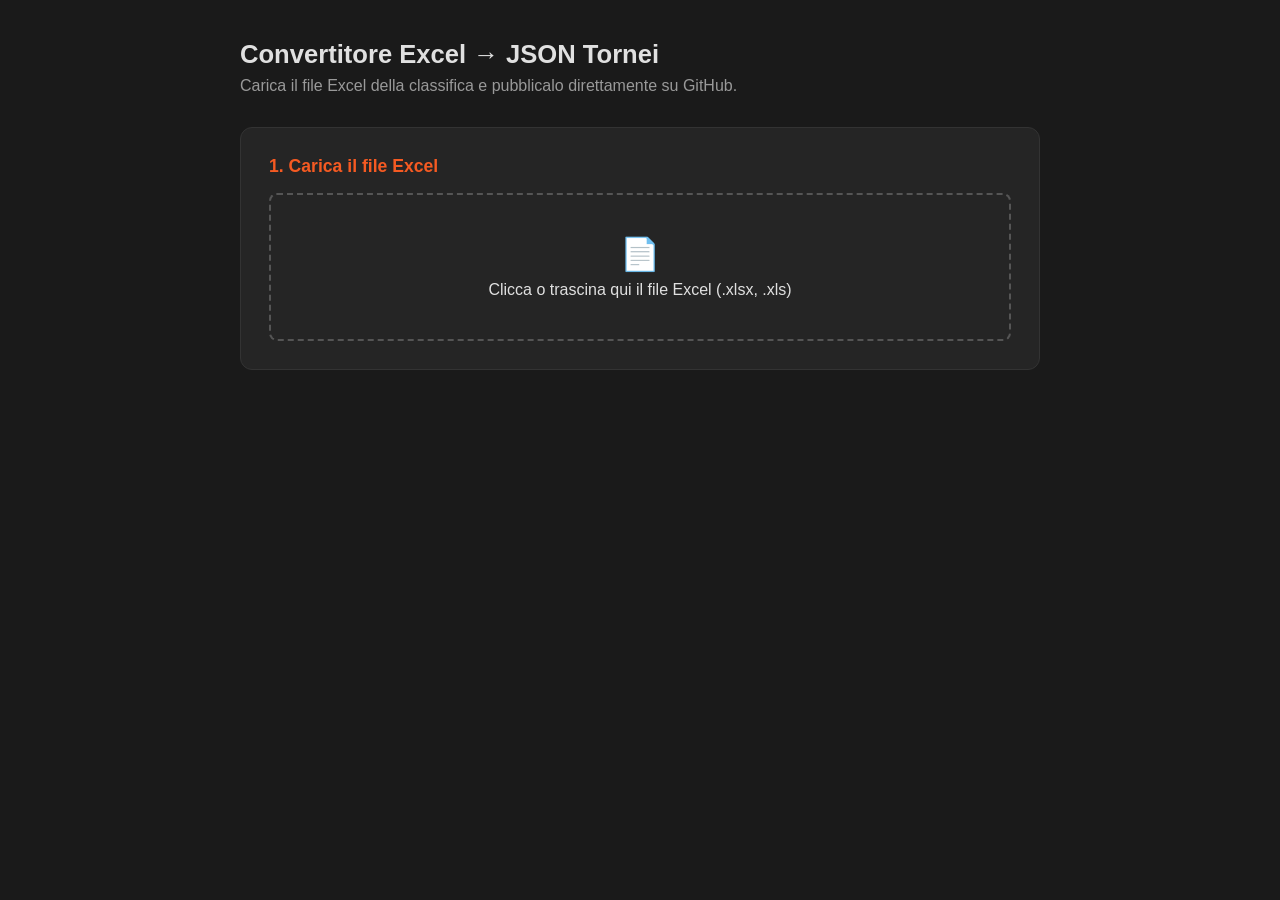
==== convertitore.html @ e365e455 "test convertitore" ====
<!DOCTYPE html>
<html lang="it">
<head>
  <meta charset="UTF-8">
  <meta name="viewport" content="width=device-width, initial-scale=1.0">
  <title>Convertitore Excel → JSON Tornei</title>
  <script src="https://cdn.sheetjs.com/xlsx-0.20.2/package/dist/xlsx.full.min.js"></script>
  <style>
    *, *::before, *::after { margin: 0; padding: 0; box-sizing: border-box; }
    body {
      font-family: -apple-system, BlinkMacSystemFont, "Segoe UI", Roboto, sans-serif;
      background: #1a1a1a; color: #e0e0e0; padding: 40px 20px;
      display: flex; flex-direction: column; align-items: center;
    }
    .container { max-width: 800px; width: 100%; }

    h1 { font-size: 1.6rem; margin-bottom: 8px; }
    p.desc { color: #999; margin-bottom: 32px; }

    .card {
      background: #252525; border-radius: 12px; padding: 28px;
      margin-bottom: 20px; border: 1px solid #333;
    }
    .card h2 { font-size: 1.1rem; margin-bottom: 16px; color: #f55a22; }

    .drop-zone {
      border: 2px dashed #555; border-radius: 8px; padding: 40px;
      text-align: center; cursor: pointer; transition: 0.2s;
    }
    .drop-zone:hover, .drop-zone.dragover {
      border-color: #f55a22; background: rgba(245,90,34,0.05);
    }
    .drop-zone.has-file {
      border-color: #00a1b3; background: rgba(0,161,179,0.05);
    }
    .drop-zone input[type="file"] { display: none; }
    .drop-zone .icon { font-size: 2rem; margin-bottom: 8px; }
    .drop-zone .filename { color: #00a1b3; font-weight: 600; margin-top: 8px; }

    .form-row {
      display: flex; gap: 16px; align-items: end; flex-wrap: wrap;
    }
    .form-group { flex: 1; min-width: 200px; }
    .form-group label {
      display: block; font-size: 0.85rem; color: #999; margin-bottom: 6px;
    }
    .form-group input, .form-group select {
      width: 100%; padding: 10px 12px; background: #1a1a1a; border: 1px solid #444;
      border-radius: 6px; color: #fff; font-size: 0.95rem;
    }
    .form-group input:focus { border-color: #f55a22; outline: none; }

    .col-mapping {
      display: grid; grid-template-columns: 1fr 1fr; gap: 12px; margin-top: 16px;
    }
    .col-mapping select {
      width: 100%; padding: 8px 10px; background: #1a1a1a; border: 1px solid #444;
      border-radius: 6px; color: #fff;
    }

    table.preview {
      width: 100%; border-collapse: collapse; font-size: 0.85rem; margin-top: 12px;
    }
    table.preview th {
      background: #333; padding: 8px 10px; text-align: left; font-weight: 600;
    }
    table.preview td {
      padding: 6px 10px; border-bottom: 1px solid #333;
    }

    .btn {
      padding: 12px 28px; border: none; border-radius: 8px; font-size: 1rem;
      font-weight: 600; cursor: pointer; transition: 0.2s;
      background: #f55a22; color: #fff; margin-top: 12px;
    }
    .btn:hover { background: #d44a12; }
    .btn:disabled { background: #555; cursor: not-allowed; }

    .btn-gh {
      background: #238636; margin-left: 8px;
    }
    .btn-gh:hover { background: #1a6b2b; }
    .btn-gh:disabled { background: #1a4a1a; }

    .output {
      background: #111; border-radius: 8px; padding: 16px;
      font-family: 'Courier New', monospace; font-size: 0.8rem;
      white-space: pre-wrap; word-break: break-all; max-height: 300px;
      overflow: auto; margin-top: 12px;
    }

    .manifest-entry {
      background: #0d1f1a; border: 1px solid #00a1b3; border-radius: 8px;
      padding: 16px; margin-top: 16px;
    }
    .manifest-entry code {
      display: block; background: #111; padding: 12px; border-radius: 6px;
      margin-top: 8px; font-family: 'Courier New', monospace; font-size: 0.85rem;
    }
    .manifest-entry .btn-small {
      margin-top: 8px; padding: 6px 16px; font-size: 0.85rem; border: none;
      border-radius: 6px; cursor: pointer; background: #00a1b3; color: #fff;
    }

    .badge { display: inline-block; padding: 2px 10px; border-radius: 12px; font-size: 0.75rem; font-weight: 600; }
    .badge.ok { background: #00a1b3; color: #fff; }
    .badge.warn { background: #f55a22; color: #fff; }

    .hidden { display: none; }

    .status {
      padding: 12px 16px; border-radius: 8px; margin-top: 12px; font-size: 0.9rem;
    }
    .status.success { background: #0d2e1a; border: 1px solid #238636; color: #7ee787; }
    .status.error { background: #2e0d0d; border: 1px solid #da3633; color: #ff7b72; }
    .status.loading { background: #1a1d2e; border: 1px solid #444; color: #999; }

    .gh-field { margin-bottom: 12px; }
    .gh-field label { display: block; font-size: 0.85rem; color: #999; margin-bottom: 4px; }
    .gh-row { display: flex; gap: 12px; align-items: end; }
    .gh-row .form-group { min-width: 140px; }
  </style>
</head>
<body>
  <div class="container">
    <h1>Convertitore Excel → JSON Tornei</h1>
    <p class="desc">Carica il file Excel della classifica e pubblicalo direttamente su GitHub.</p>

    <div class="card">
      <h2>1. Carica il file Excel</h2>
      <div class="drop-zone" id="dropZone">
        <div class="icon">📄</div>
        <p>Clicca o trascina qui il file Excel (.xlsx, .xls)</p>
        <input type="file" id="fileInput" accept=".xlsx,.xls">
        <div class="filename hidden" id="fileName"></div>
      </div>
    </div>

    <div class="card hidden" id="configCard">
      <h2>2. Configurazione</h2>
      <div class="form-row">
        <div class="form-group">
          <label>Data del torneo</label>
          <input type="date" id="torneoDate">
        </div>
        <div class="form-group">
          <label>Foglio Excel</label>
          <select id="sheetSelect"></select>
        </div>
      </div>
      <div class="form-group" style="margin-top:12px">
        <label>Corrispondenza colonne</label>
        <div class="col-mapping" id="colMapping"></div>
      </div>
    </div>

    <div class="card hidden" id="previewCard">
      <h2>3. Anteprima dati</h2>
      <div id="stats"></div>
      <div style="overflow-x:auto"><table class="preview" id="previewTable"></table></div>
    </div>

    <div class="card hidden" id="outputCard">
      <h2>4. JSON generato</h2>
      <div class="output" id="jsonOutput"></div>

      <div style="display:flex;gap:8px;flex-wrap:wrap">
        <button class="btn" id="downloadBtn">Scarica JSON</button>
        <button class="btn btn-gh hidden" id="publishBtn">Pubblica su GitHub</button>
      </div>

      <div class="manifest-entry">
        <strong>Riga da aggiungere a <code>manifest.json</code>:</strong>
        <code id="manifestEntry"></code>
        <button class="btn-small" id="copyManifestBtn">Copia</button>
      </div>
    </div>

    <div class="card hidden" id="githubCard">
      <h2>🔄 Pubblica su GitHub</h2>
      <p style="color:#999;margin-bottom:16px;font-size:0.9rem">
        Il file JSON verrà caricato e <code>manifest.json</code> aggiornato automaticamente.
      </p>

      <div class="gh-row">
        <div class="form-group">
          <label>Owner</label>
          <input type="text" id="ghOwner" value="moobley" placeholder="moobley">
        </div>
        <div class="form-group">
          <label>Repo</label>
          <input type="text" id="ghRepo" value="afuerapadel_FE" placeholder="afuerapadel_FE">
        </div>
        <div class="form-group" style="flex:2">
          <label>Token GitHub <a href="https://github.com/settings/tokens?type=beta" target="_blank" style="color:#00a1b3;font-size:0.8rem">(crealo qui)</a></label>
          <input type="password" id="ghToken" placeholder="github_pat_..." autocomplete="off">
        </div>
      </div>

      <div id="ghStatus"></div>
    </div>
  </div>

  <script>
    const COLUMNS = ['POSIZIONE', 'Giocatore 1', 'Giocatore 2', 'Punteggio assegnato'];
    let workbook = null;
    let parsedData = null;
    let columnMap = {};
    let torneoDate = '';
    let generatedJson = '';
    let generatedFileName = '';

    const dropZone = document.getElementById('dropZone');
    const fileInput = document.getElementById('fileInput');
    const fileName = document.getElementById('fileName');
    const configCard = document.getElementById('configCard');
    const sheetSelect = document.getElementById('sheetSelect');
    const colMapping = document.getElementById('colMapping');
    const previewCard = document.getElementById('previewCard');
    const previewTable = document.getElementById('previewTable');
    const stats = document.getElementById('stats');
    const outputCard = document.getElementById('outputCard');
    const jsonOutput = document.getElementById('jsonOutput');
    const downloadBtn = document.getElementById('downloadBtn');
    const publishBtn = document.getElementById('publishBtn');
    const torneoDateInput = document.getElementById('torneoDate');
    const manifestEntry = document.getElementById('manifestEntry');
    const copyManifestBtn = document.getElementById('copyManifestBtn');
    const githubCard = document.getElementById('githubCard');
    const ghOwner = document.getElementById('ghOwner');
    const ghRepo = document.getElementById('ghRepo');
    const ghToken = document.getElementById('ghToken');
    const ghStatus = document.getElementById('ghStatus');

    dropZone.addEventListener('click', () => fileInput.click());
    dropZone.addEventListener('dragover', (e) => { e.preventDefault(); dropZone.classList.add('dragover'); });
    dropZone.addEventListener('dragleave', () => dropZone.classList.remove('dragover'));
    dropZone.addEventListener('drop', (e) => {
      e.preventDefault(); dropZone.classList.remove('dragover');
      if (e.dataTransfer.files.length) handleFile(e.dataTransfer.files[0]);
    });
    fileInput.addEventListener('change', () => {
      if (fileInput.files.length) handleFile(fileInput.files[0]);
    });

    function handleFile(file) {
      if (!file.name.match(/\.xlsx?$/i)) {
        alert('Il file deve essere .xlsx o .xls');
        return;
      }
      fileName.textContent = '📄 ' + file.name;
      fileName.classList.remove('hidden');
      dropZone.classList.add('has-file');

      const reader = new FileReader();
      reader.onload = (e) => {
        try {
          workbook = XLSX.read(e.target.result, { type: 'array' });
          populateSheets();
          configCard.classList.remove('hidden');
          previewCard.classList.add('hidden');
          outputCard.classList.add('hidden');
          githubCard.classList.add('hidden');
        } catch (err) {
          alert('Errore nella lettura del file: ' + err.message);
        }
      };
      reader.readAsArrayBuffer(file);
    }

    function populateSheets() {
      sheetSelect.innerHTML = workbook.SheetNames.map(n => `<option value="${n}">${n}</option>`).join('');
      sheetSelect.onchange = () => parseSheet();
      parseSheet();
    }

    function parseSheet() {
      const name = sheetSelect.value;
      const sheet = workbook.Sheets[name];
      const data = XLSX.utils.sheet_to_json(sheet, { defval: '' });
      if (!data.length) {
        alert('Il foglio selezionato è vuoto.');
        return;
      }

      const headers = Object.keys(data[0]);
      columnMap = {};

      headers.forEach(h => {
        const hc = h.trim().toLowerCase();
        let match = null;
        if (hc.includes('posiz') || hc === 'posizione') match = 'POSIZIONE';
        else if (hc === 'giocatore 1' || hc === 'giocatore1' || hc === 'giocatore_1' || hc.match(/^giocatore\s*1$/i)) match = 'Giocatore 1';
        else if (hc === 'giocatore 2' || hc === 'giocatore2' || hc === 'giocatore_2' || hc.match(/^giocatore\s*2$/i)) match = 'Giocatore 2';
        else if (hc.includes('puntegg') || hc === 'punteggio' || hc.includes('punti')) match = 'Punteggio assegnato';
        if (match) columnMap[match] = h;
      });

      colMapping.innerHTML = COLUMNS.map(col => {
        const auto = columnMap[col] || '';
        return `<div>
          <label>${col}</label>
          <select id="map_${col}" data-col="${col}">
            <option value="">— seleziona —</option>
            ${headers.map(h => `<option value="${h}" ${h === auto ? 'selected' : ''}>${h}</option>`).join('')}
          </select>
        </div>`;
      }).join('');

      colMapping.querySelectorAll('select').forEach(sel => {
        sel.onchange = () => {
          columnMap[sel.dataset.col] = sel.value || null;
          updatePreview(data);
        };
      });

      updatePreview(data);
    }

    function updatePreview(data) {
      const cols = COLUMNS.map(c => ({ name: c, src: columnMap[c] }));
      const visibleCols = cols.filter(c => c.src);
      const hasAll = visibleCols.length === 4;

      const rows = data.slice(0, 10);
      previewTable.innerHTML = `
        <thead><tr>${visibleCols.map(c => `<th>${c.name}</th>`).join('')}</tr></thead>
        <tbody>${rows.map(r => `<tr>${visibleCols.map(c => `<td>${r[c.src] ?? ''}</td>`).join('')}</tr>`).join('')}</tbody>
      `;

      stats.innerHTML = `
        <p style="margin-bottom:8px">
          <span class="badge ${hasAll ? 'ok' : 'warn'}">${hasAll ? 'Tutte le colonne mappate' : 'Mancano: ' + COLUMNS.filter(c => !columnMap[c]).join(', ')}</span>
          &nbsp;·&nbsp; ${data.length} righe trovate
        </p>
      `;

      previewCard.classList.remove('hidden');
      outputCard.classList.add('hidden');
      githubCard.classList.add('hidden');
      parsedData = data;
    }

    torneoDateInput.addEventListener('change', () => {
      torneoDate = torneoDateInput.value;
      if (parsedData && COLUMNS.every(c => columnMap[c])) generateJson();
    });

    document.addEventListener('change', () => {
      if (torneoDate && parsedData && COLUMNS.every(c => columnMap[c])) generateJson();
    });

    function generateJson() {
      const data = parsedData;
      const rows = data.map(r => {
        const row = {};
        COLUMNS.forEach(col => {
          let val = r[columnMap[col]];
          if (col === 'Punteggio assegnato') val = Number(val) || 0;
          else val = String(val).trim().toUpperCase();
          row[col] = val;
        });
        return row;
      });

      generatedJson = JSON.stringify({ "TABELLONE FINALE": rows }, null, 2);
      jsonOutput.textContent = generatedJson;

      const dateStr = torneoDate.replace(/-/g, '_');
      generatedFileName = `RISULTATO_TORNEO_${dateStr}.json`;
      const dateIso = torneoDate;

      manifestEntry.innerHTML = `{ "file": "${generatedFileName}", "date": "${dateIso}" }`;

      downloadBtn.onclick = () => {
        const blob = new Blob([generatedJson], { type: 'application/json' });
        const url = URL.createObjectURL(blob);
        const a = document.createElement('a');
        a.href = url; a.download = generatedFileName; a.click();
        URL.revokeObjectURL(url);
      };

      outputCard.classList.remove('hidden');
      publishBtn.classList.remove('hidden');
      githubCard.classList.remove('hidden');
    }

    copyManifestBtn.addEventListener('click', () => {
      const text = manifestEntry.textContent.trim();
      navigator.clipboard.writeText(text).then(() => {
        copyManifestBtn.textContent = 'Copiato!';
        setTimeout(() => { copyManifestBtn.textContent = 'Copia'; }, 2000);
      });
    });

    publishBtn.addEventListener('click', publishToGitHub);

    async function publishToGitHub() {
      const owner = ghOwner.value.trim() || 'moobley';
      const repo = ghRepo.value.trim() || 'afuerapadel_FE';
      const token = ghToken.value.trim();

      if (!token) {
        setStatus('error', 'Inserisci il token GitHub.');
        return;
      }

      setStatus('loading', 'Caricamento in corso...');

      try {
        const dateStr = torneoDate.replace(/-/g, '_');
        const fileName = `RISULTATO_TORNEO_${dateStr}.json`;
        const filePath = `assets/tornei_json/${fileName}`;
        const content = btoa(unescape(encodeURIComponent(generatedJson)));

        const headers = {
          'Authorization': `Bearer ${token}`,
          'Accept': 'application/vnd.github.v3+json',
          'Content-Type': 'application/json',
        };

        setStatus('loading', `Creazione di ${fileName}...`);

        const createRes = await fetch(`https://api.github.com/repos/${owner}/${repo}/contents/${filePath}`, {
          method: 'PUT',
          headers,
          body: JSON.stringify({
            message: `Aggiunto torneo del ${torneoDate}`,
            content,
            branch: 'main',
          }),
        });

        if (!createRes.ok) {
          const err = await createRes.json();
          throw new Error(err.message || `Errore ${createRes.status}`);
        }

        setStatus('loading', 'Aggiornamento di manifest.json...');

        const manifestPath = 'assets/tornei_json/manifest.json';
        const getManifestRes = await fetch(`https://api.github.com/repos/${owner}/${repo}/contents/${manifestPath}`, {
          headers,
        });

        if (!getManifestRes.ok) {
          throw new Error('Impossibile leggere manifest.json');
        }

        const manifestData = await getManifestRes.json();
        const currentContent = decodeURIComponent(escape(atob(manifestData.content)));
        let manifest = JSON.parse(currentContent);

        manifest = manifest.filter(e => e.file !== fileName);
        manifest.push({ file: fileName, date: torneoDate });
        manifest.sort((a, b) => b.date.localeCompare(a.date));

        const updatedContent = btoa(unescape(encodeURIComponent(JSON.stringify(manifest, null, 2) + '\n')));

        const updateRes = await fetch(`https://api.github.com/repos/${owner}/${repo}/contents/${manifestPath}`, {
          method: 'PUT',
          headers,
          body: JSON.stringify({
            message: `Aggiunto torneo del ${torneoDate} al manifest`,
            content: updatedContent,
            sha: manifestData.sha,
            branch: 'main',
          }),
        });

        if (!updateRes.ok) {
          const err = await updateRes.json();
          throw new Error(err.message || `Errore ${updateRes.status}`);
        }

        setStatus('success', `Pubblicato! 🎉\n\n${fileName} creato e manifest.json aggiornato.\nIl sito verrà aggiornato tra circa 1-2 minuti su GitHub Pages.`);

      } catch (err) {
        setStatus('error', `Errore: ${err.message}`);
      }
    }

    function setStatus(type, msg) {
      ghStatus.className = `status ${type}`;
      ghStatus.textContent = msg;
      ghStatus.classList.remove('hidden');
    }

    const savedToken = localStorage.getItem('gh_token');
    if (savedToken) ghToken.value = savedToken;
    ghToken.addEventListener('input', () => {
      if (ghToken.value) localStorage.setItem('gh_token', ghToken.value);
      else localStorage.removeItem('gh_token');
    });
  </script>
</body>
</html>
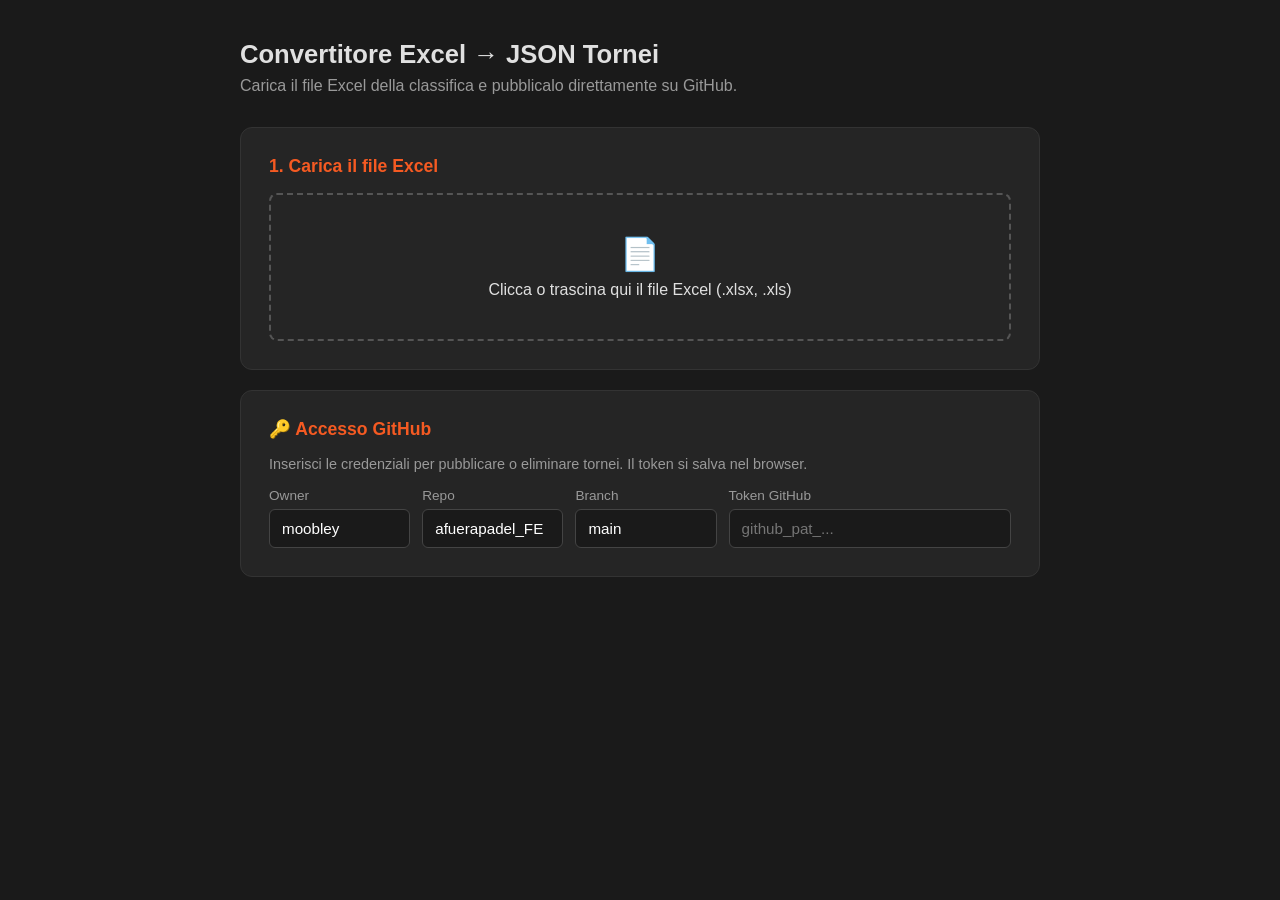
==== commit 08d94556: "sezione rimuovi" ====
--- a/convertitore.html
+++ b/convertitore.html
@@ -114,6 +114,21 @@
     .status.success { background: #0d2e1a; border: 1px solid #238636; color: #7ee787; }
     .status.error { background: #2e0d0d; border: 1px solid #da3633; color: #ff7b72; }
     .status.loading { background: #1a1d2e; border: 1px solid #444; color: #999; }
+
+    .delete-list {
+      list-style: none; margin: 12px 0; display: flex; flex-direction: column; gap: 8px;
+    }
+    .delete-list li {
+      display: flex; justify-content: space-between; align-items: center;
+      padding: 10px 14px; background: #1a1a1a; border-radius: 6px; border: 1px solid #333;
+      font-size: 0.9rem;
+    }
+    .delete-list li .date { color: #00a1b3; font-weight: 600; }
+    .delete-list li .del-btn {
+      background: #da3633; border: none; color: #fff; padding: 6px 14px;
+      border-radius: 6px; cursor: pointer; font-size: 0.85rem;
+    }
+    .delete-list li .del-btn:hover { background: #b62323; }
 
     .gh-field { margin-bottom: 12px; }
     .gh-field label { display: block; font-size: 0.85rem; color: #999; margin-bottom: 4px; }
@@ -176,27 +191,48 @@
       </div>
     </div>
 
-    <div class="card hidden" id="githubCard">
-      <h2>🔄 Pubblica su GitHub</h2>
+    <div class="card" id="githubCard">
+      <h2>🔑 Accesso GitHub</h2>
       <p style="color:#999;margin-bottom:16px;font-size:0.9rem">
-        Il file JSON verrà caricato e <code>manifest.json</code> aggiornato automaticamente.
+        Inserisci le credenziali per pubblicare o eliminare tornei. Il token si salva nel browser.
       </p>
-
       <div class="gh-row">
         <div class="form-group">
           <label>Owner</label>
-          <input type="text" id="ghOwner" value="moobley" placeholder="moobley">
+          <input type="text" id="ghOwner" value="moobley">
         </div>
         <div class="form-group">
           <label>Repo</label>
-          <input type="text" id="ghRepo" value="afuerapadel_FE" placeholder="afuerapadel_FE">
+          <input type="text" id="ghRepo" value="afuerapadel_FE">
+        </div>
+        <div class="form-group">
+          <label>Branch</label>
+          <input type="text" id="ghBranch" value="main">
         </div>
         <div class="form-group" style="flex:2">
-          <label>Token GitHub <a href="https://github.com/settings/tokens?type=beta" target="_blank" style="color:#00a1b3;font-size:0.8rem">(crealo qui)</a></label>
+          <label>Token GitHub</label>
           <input type="password" id="ghToken" placeholder="github_pat_..." autocomplete="off">
         </div>
       </div>
-
+    </div>
+
+    <div class="card hidden" id="deleteCard">
+      <h2>🗑️ Rimuovi un torneo</h2>
+      <p style="color:#999;margin-bottom:16px;font-size:0.9rem">
+        Seleziona un torneo dall'elenco per eliminarlo dal sito.
+      </p>
+      <div class="form-group">
+        <label>Torneo da rimuovere</label>
+        <select id="deleteSelect" style="margin-bottom:12px">
+          <option value="">— carica l'elenco —</option>
+        </select>
+      </div>
+      <button class="btn" id="loadDeleteBtn" style="margin-right:8px;background:#555">Carica elenco</button>
+      <button class="btn" id="deleteBtn" style="background:#da3633" disabled>Rimuovi</button>
+      <div id="deleteStatus"></div>
+    </div>
+
+    <div class="card hidden" id="publishCard">
       <div id="ghStatus"></div>
     </div>
   </div>
@@ -227,10 +263,17 @@
     const manifestEntry = document.getElementById('manifestEntry');
     const copyManifestBtn = document.getElementById('copyManifestBtn');
     const githubCard = document.getElementById('githubCard');
+    const publishCard = document.getElementById('publishCard');
     const ghOwner = document.getElementById('ghOwner');
     const ghRepo = document.getElementById('ghRepo');
+    const ghBranch = document.getElementById('ghBranch');
     const ghToken = document.getElementById('ghToken');
     const ghStatus = document.getElementById('ghStatus');
+    const deleteCard = document.getElementById('deleteCard');
+    const deleteSelect = document.getElementById('deleteSelect');
+    const deleteBtn = document.getElementById('deleteBtn');
+    const loadDeleteBtn = document.getElementById('loadDeleteBtn');
+    const deleteStatus = document.getElementById('deleteStatus');
 
     dropZone.addEventListener('click', () => fileInput.click());
     dropZone.addEventListener('dragover', (e) => { e.preventDefault(); dropZone.classList.add('dragover'); });
@@ -260,7 +303,7 @@
           configCard.classList.remove('hidden');
           previewCard.classList.add('hidden');
           outputCard.classList.add('hidden');
-          githubCard.classList.add('hidden');
+          publishCard.classList.add('hidden');
         } catch (err) {
           alert('Errore nella lettura del file: ' + err.message);
         }
@@ -337,7 +380,7 @@
 
       previewCard.classList.remove('hidden');
       outputCard.classList.add('hidden');
-      githubCard.classList.add('hidden');
+      publishCard.classList.add('hidden');
       parsedData = data;
     }
 
@@ -382,7 +425,7 @@
 
       outputCard.classList.remove('hidden');
       publishBtn.classList.remove('hidden');
-      githubCard.classList.remove('hidden');
+      publishCard.classList.remove('hidden');
     }
 
     copyManifestBtn.addEventListener('click', () => {
@@ -398,6 +441,7 @@
     async function publishToGitHub() {
       const owner = ghOwner.value.trim() || 'moobley';
       const repo = ghRepo.value.trim() || 'afuerapadel_FE';
+      const branch = ghBranch.value.trim() || 'main';
       const token = ghToken.value.trim();
 
       if (!token) {
@@ -419,29 +463,39 @@
           'Content-Type': 'application/json',
         };
 
-        setStatus('loading', `Creazione di ${fileName}...`);
-
-        const createRes = await fetch(`https://api.github.com/repos/${owner}/${repo}/contents/${filePath}`, {
-          method: 'PUT',
-          headers,
-          body: JSON.stringify({
-            message: `Aggiunto torneo del ${torneoDate}`,
-            content,
-            branch: 'main',
-          }),
+        const apiRoot = `https://api.github.com/repos/${owner}/${repo}`;
+
+        setStatus('loading', `${fileName}: verifico se esiste già...`);
+
+        let fileSha = null;
+        const getRes = await fetch(`${apiRoot}/contents/${filePath}?ref=${branch}`, { headers });
+        if (getRes.ok) {
+          const existing = await getRes.json();
+          fileSha = existing.sha;
+        } else if (getRes.status !== 404) {
+          const err = await getRes.json();
+          throw new Error(`Errore leggendo ${fileName}: ${err.message}`);
+        }
+
+        setStatus('loading', fileSha ? `Aggiornamento di ${fileName}...` : `Creazione di ${fileName}...`);
+
+        const body = { message: `Aggiunto torneo del ${torneoDate}`, content, branch };
+        if (fileSha) body.sha = fileSha;
+
+        const upsertRes = await fetch(`${apiRoot}/contents/${filePath}`, {
+          method: 'PUT', headers,
+          body: JSON.stringify(body),
         });
 
-        if (!createRes.ok) {
-          const err = await createRes.json();
-          throw new Error(err.message || `Errore ${createRes.status}`);
+        if (!upsertRes.ok) {
+          const err = await upsertRes.json();
+          throw new Error(err.message || `Errore ${upsertRes.status}`);
         }
 
         setStatus('loading', 'Aggiornamento di manifest.json...');
 
         const manifestPath = 'assets/tornei_json/manifest.json';
-        const getManifestRes = await fetch(`https://api.github.com/repos/${owner}/${repo}/contents/${manifestPath}`, {
-          headers,
-        });
+        const getManifestRes = await fetch(`${apiRoot}/contents/${manifestPath}?ref=${branch}`, { headers });
 
         if (!getManifestRes.ok) {
           throw new Error('Impossibile leggere manifest.json');
@@ -457,14 +511,13 @@
 
         const updatedContent = btoa(unescape(encodeURIComponent(JSON.stringify(manifest, null, 2) + '\n')));
 
-        const updateRes = await fetch(`https://api.github.com/repos/${owner}/${repo}/contents/${manifestPath}`, {
-          method: 'PUT',
-          headers,
+        const updateRes = await fetch(`${apiRoot}/contents/${manifestPath}`, {
+          method: 'PUT', headers,
           body: JSON.stringify({
             message: `Aggiunto torneo del ${torneoDate} al manifest`,
             content: updatedContent,
             sha: manifestData.sha,
-            branch: 'main',
+            branch,
           }),
         });
 
@@ -473,7 +526,7 @@
           throw new Error(err.message || `Errore ${updateRes.status}`);
         }
 
-        setStatus('success', `Pubblicato! 🎉\n\n${fileName} creato e manifest.json aggiornato.\nIl sito verrà aggiornato tra circa 1-2 minuti su GitHub Pages.`);
+        setStatus('success', `Pubblicato! 🎉\n\n${fileName} salvato e manifest.json aggiornato.\n\nIl sito verrà aggiornato tra circa 1-2 minuti:\nhttps://moobley.github.io/afuerapadel_FE/`);
 
       } catch (err) {
         setStatus('error', `Errore: ${err.message}`);
@@ -492,6 +545,132 @@
       if (ghToken.value) localStorage.setItem('gh_token', ghToken.value);
       else localStorage.removeItem('gh_token');
     });
+
+    ghToken.addEventListener('input', toggleDeleteCard);
+    ghOwner.addEventListener('input', toggleDeleteCard);
+    ghRepo.addEventListener('input', toggleDeleteCard);
+    ghBranch.addEventListener('input', toggleDeleteCard);
+
+    function toggleDeleteCard() {
+      if (ghToken.value.trim()) {
+        deleteCard.classList.remove('hidden');
+      } else {
+        deleteCard.classList.add('hidden');
+      }
+    }
+
+    loadDeleteBtn.addEventListener('click', loadTournamentList);
+
+    async function loadTournamentList() {
+      const owner = ghOwner.value.trim() || 'moobley';
+      const repo = ghRepo.value.trim() || 'afuerapadel_FE';
+      const branch = ghBranch.value.trim() || 'main';
+      const token = ghToken.value.trim();
+
+      if (!token) { setDelStatus('error', 'Inserisci il token GitHub.'); return; }
+
+      setDelStatus('loading', 'Caricamento tornei...');
+
+      try {
+        const headers = {
+          'Authorization': `Bearer ${token}`,
+          'Accept': 'application/vnd.github.v3+json',
+        };
+        const apiRoot = `https://api.github.com/repos/${owner}/${repo}`;
+
+        const res = await fetch(`${apiRoot}/contents/assets/tornei_json/manifest.json?ref=${branch}`, { headers });
+        if (!res.ok) throw new Error('Impossibile leggere manifest.json');
+
+        const data = await res.json();
+        const content = decodeURIComponent(escape(atob(data.content)));
+        const manifest = JSON.parse(content);
+
+        deleteSelect.innerHTML = '<option value="">— seleziona torneo —</option>';
+        manifest.forEach(t => {
+          const label = `${t.date} — ${t.file}`;
+          deleteSelect.innerHTML += `<option value="${t.file}|${t.date}">${label}</option>`;
+        });
+
+        deleteBtn.disabled = false;
+        deleteBtn.onclick = () => deleteTournament(manifest, data.sha);
+        setDelStatus('success', `${manifest.length} tornei trovati.`);
+      } catch (err) {
+        setDelStatus('error', `Errore: ${err.message}`);
+      }
+    }
+
+    async function deleteTournament(manifest, manifestSha) {
+      const val = deleteSelect.value;
+      if (!val) { setDelStatus('error', 'Seleziona un torneo.'); return; }
+
+      const [fileName, dateStr] = val.split('|');
+      const owner = ghOwner.value.trim() || 'moobley';
+      const repo = ghRepo.value.trim() || 'afuerapadel_FE';
+      const branch = ghBranch.value.trim() || 'main';
+      const token = ghToken.value.trim();
+
+      if (!confirm(`Eliminare ${fileName} (${dateStr})?`)) return;
+
+      setDelStatus('loading', `Eliminazione di ${fileName}...`);
+
+      try {
+        const headers = {
+          'Authorization': `Bearer ${token}`,
+          'Accept': 'application/vnd.github.v3+json',
+          'Content-Type': 'application/json',
+        };
+        const apiRoot = `https://api.github.com/repos/${owner}/${repo}`;
+
+        const filePath = `assets/tornei_json/${fileName}`;
+        const getRes = await fetch(`${apiRoot}/contents/${filePath}?ref=${branch}`, { headers });
+        if (!getRes.ok) throw new Error('File torneo non trovato');
+        const fileData = await getRes.json();
+
+        const delRes = await fetch(`${apiRoot}/contents/${filePath}`, {
+          method: 'DELETE', headers,
+          body: JSON.stringify({
+            message: `Rimosso torneo del ${dateStr}`,
+            sha: fileData.sha,
+            branch,
+          }),
+        });
+        if (!delRes.ok) {
+          const err = await delRes.json();
+          throw new Error(err.message || `Errore ${delRes.status}`);
+        }
+
+        setDelStatus('loading', 'Aggiornamento manifest.json...');
+
+        const updatedManifest = manifest.filter(e => e.file !== fileName);
+        const updatedContent = btoa(unescape(encodeURIComponent(JSON.stringify(updatedManifest, null, 2) + '\n')));
+
+        const updateRes = await fetch(`${apiRoot}/contents/assets/tornei_json/manifest.json`, {
+          method: 'PUT', headers,
+          body: JSON.stringify({
+            message: `Rimosso torneo del ${dateStr} dal manifest`,
+            content: updatedContent,
+            sha: manifestSha,
+            branch,
+          }),
+        });
+        if (!updateRes.ok) {
+          const err = await updateRes.json();
+          throw new Error(err.message || `Errore ${updateRes.status}`);
+        }
+
+        setDelStatus('success', `🗑️ ${fileName} rimosso e manifest.json aggiornato.`);
+        loadTournamentList();
+
+      } catch (err) {
+        setDelStatus('error', `Errore: ${err.message}`);
+      }
+    }
+
+    function setDelStatus(type, msg) {
+      deleteStatus.className = `status ${type}`;
+      deleteStatus.textContent = msg;
+      deleteStatus.classList.remove('hidden');
+    }
   </script>
 </body>
 </html>
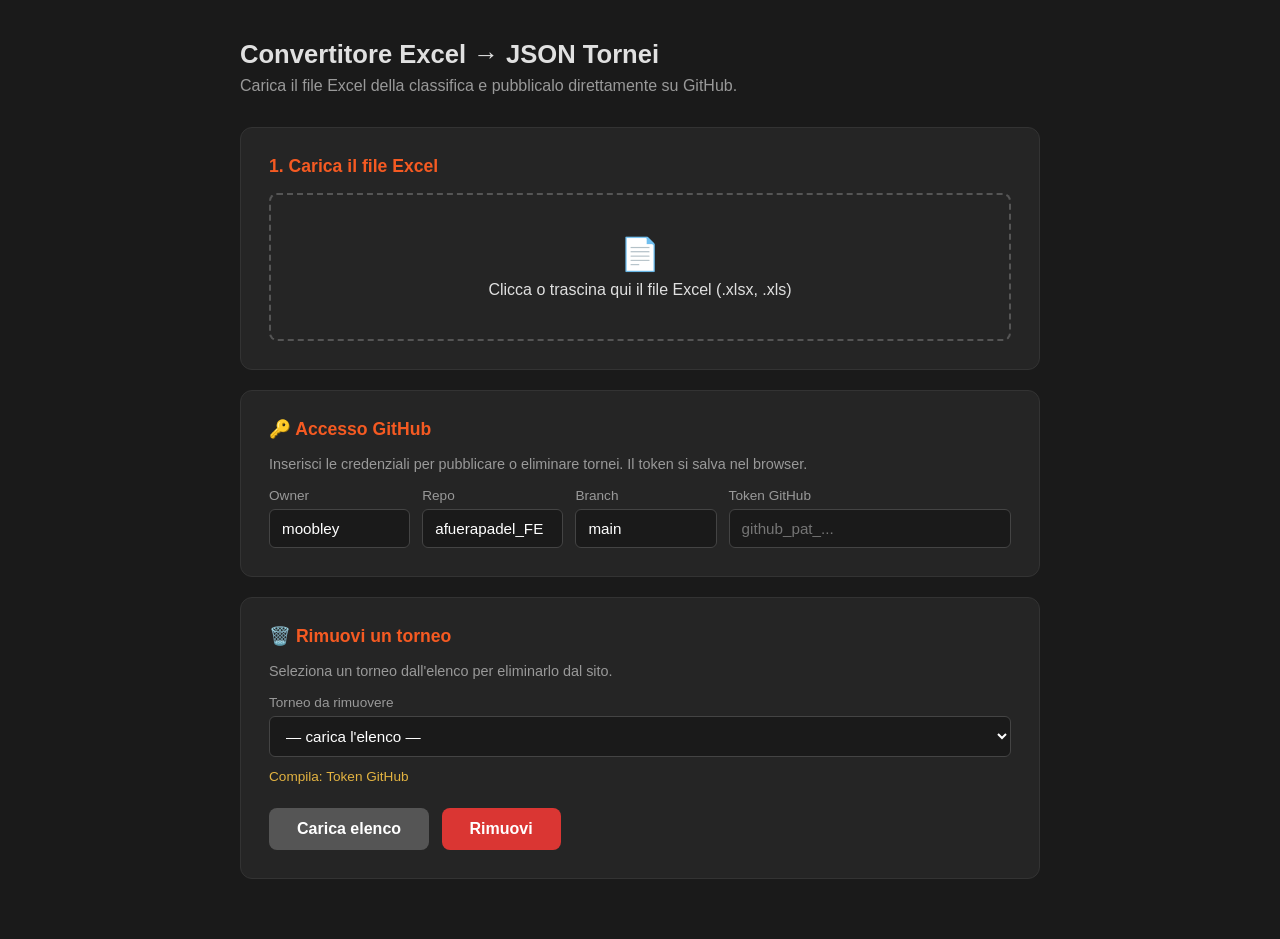
==== commit a8cef484: "modificata eliminazione torneo" ====
--- a/convertitore.html
+++ b/convertitore.html
@@ -216,7 +216,7 @@
       </div>
     </div>
 
-    <div class="card hidden" id="deleteCard">
+    <div class="card" id="deleteCard">
       <h2>🗑️ Rimuovi un torneo</h2>
       <p style="color:#999;margin-bottom:16px;font-size:0.9rem">
         Seleziona un torneo dall'elenco per eliminarlo dal sito.
@@ -227,7 +227,8 @@
           <option value="">— carica l'elenco —</option>
         </select>
       </div>
-      <button class="btn" id="loadDeleteBtn" style="margin-right:8px;background:#555">Carica elenco</button>
+      <p id="deleteHint" style="color:#e3b341;margin-bottom:12px;font-size:0.85rem"></p>
+      <button class="btn" id="loadDeleteBtn" style="margin-right:8px;background:#555" disabled>Carica elenco</button>
       <button class="btn" id="deleteBtn" style="background:#da3633" disabled>Rimuovi</button>
       <div id="deleteStatus"></div>
     </div>
@@ -546,18 +547,20 @@
       else localStorage.removeItem('gh_token');
     });
 
-    ghToken.addEventListener('input', toggleDeleteCard);
-    ghOwner.addEventListener('input', toggleDeleteCard);
-    ghRepo.addEventListener('input', toggleDeleteCard);
-    ghBranch.addEventListener('input', toggleDeleteCard);
-
-    function toggleDeleteCard() {
-      if (ghToken.value.trim()) {
-        deleteCard.classList.remove('hidden');
-      } else {
-        deleteCard.classList.add('hidden');
-      }
-    }
+    const deleteHint = document.getElementById('deleteHint');
+    let tournamentListLoaded = false;
+
+    [ghToken, ghOwner, ghRepo, ghBranch].forEach(el => el.addEventListener('input', updateDeleteControls));
+
+    function updateDeleteControls() {
+      const missing = [['Owner', ghOwner], ['Repo', ghRepo], ['Branch', ghBranch], ['Token GitHub', ghToken]]
+        .filter(([, el]) => !el.value.trim())
+        .map(([name]) => name);
+      deleteHint.textContent = missing.length ? `Compila: ${missing.join(', ')}` : '';
+      loadDeleteBtn.disabled = missing.length > 0;
+      deleteBtn.disabled = missing.length > 0 || !tournamentListLoaded;
+    }
+    updateDeleteControls();
 
     loadDeleteBtn.addEventListener('click', loadTournamentList);
 
@@ -591,7 +594,8 @@
           deleteSelect.innerHTML += `<option value="${t.file}|${t.date}">${label}</option>`;
         });
 
-        deleteBtn.disabled = false;
+        tournamentListLoaded = true;
+        updateDeleteControls();
         deleteBtn.onclick = () => deleteTournament(manifest, data.sha);
         setDelStatus('success', `${manifest.length} tornei trovati.`);
       } catch (err) {
